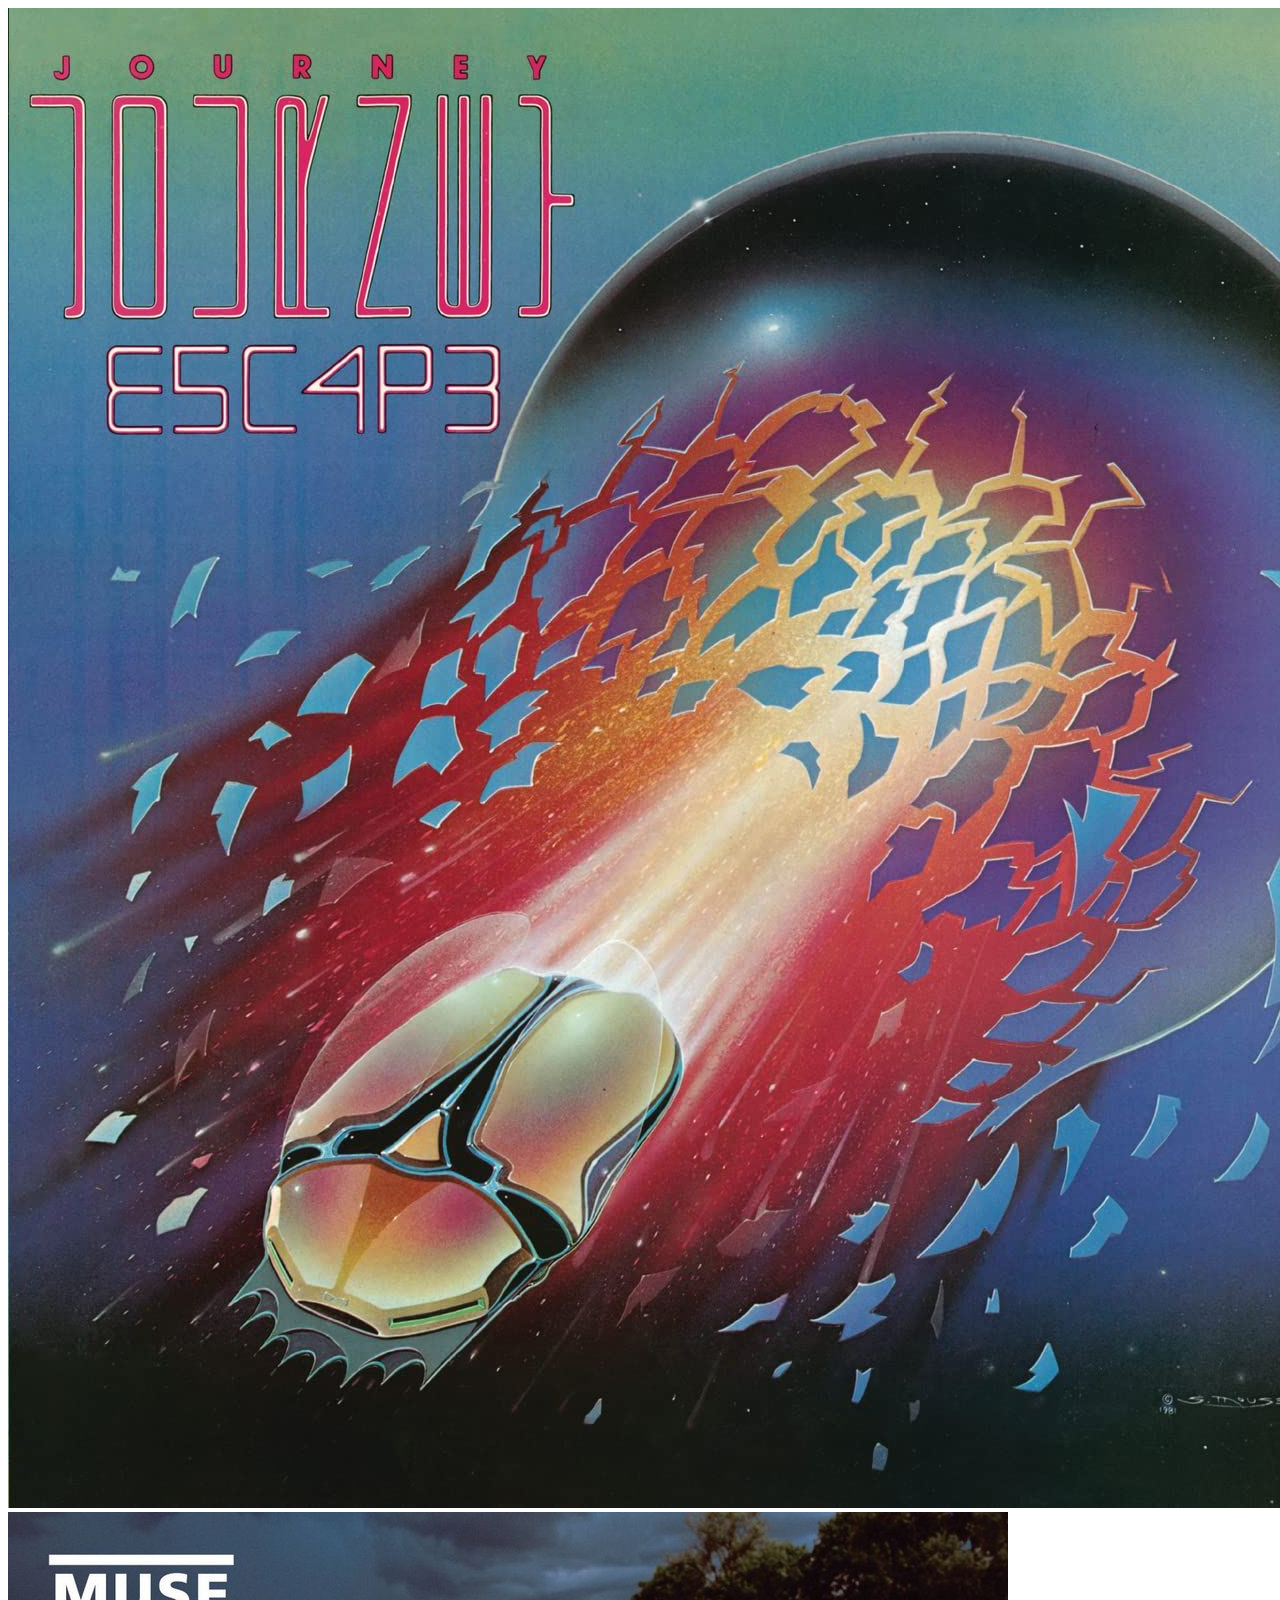
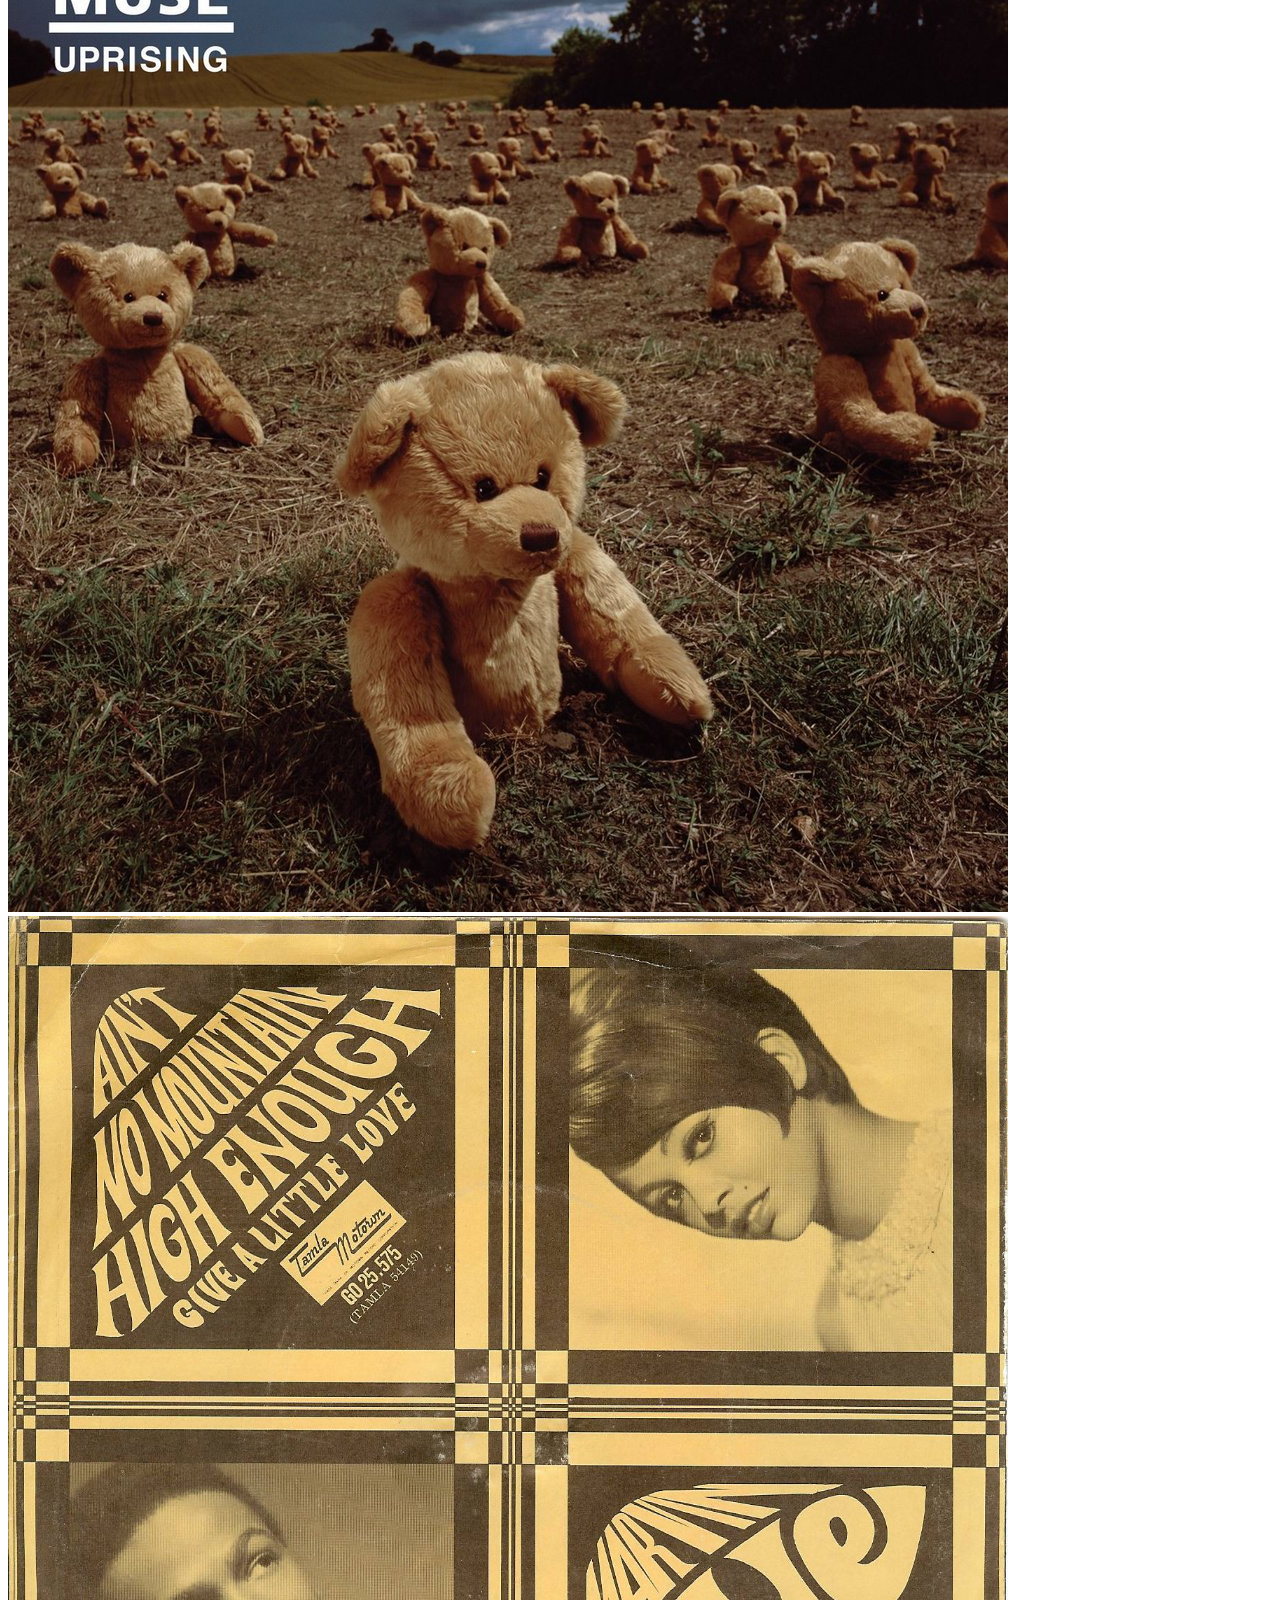
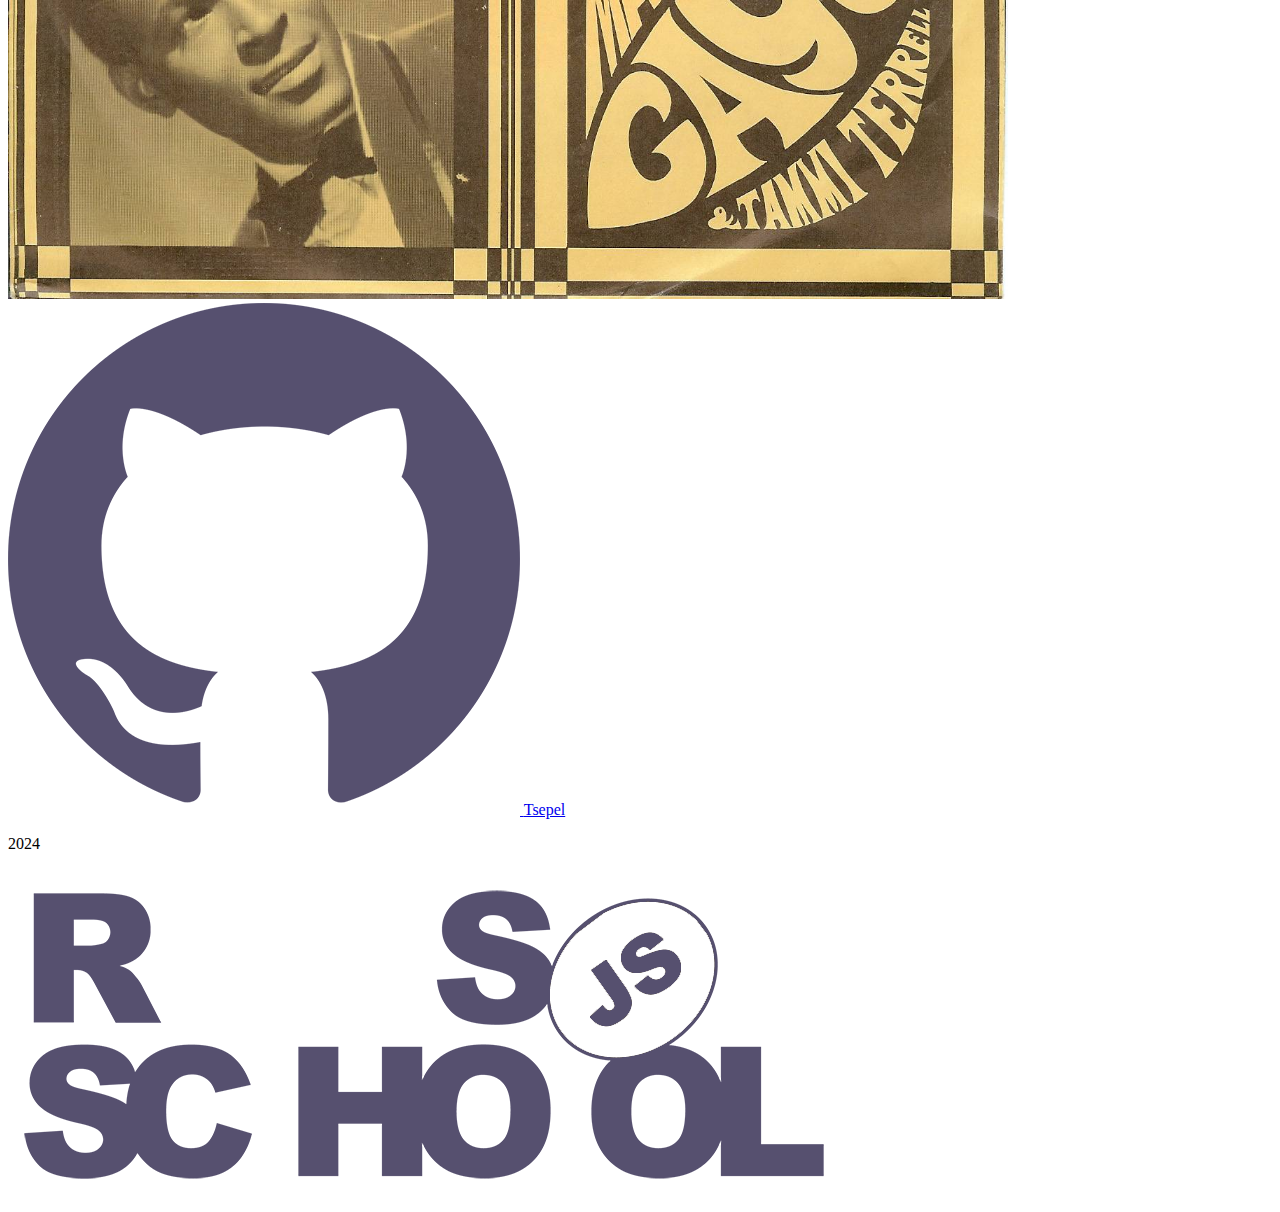
==== audio-player/index.html @ fcab6e85 "init: start audio-player task (Tue, Sep 17, 2024 2:07:11 PM)" ====
<!DOCTYPE html>
<html lang="en">
<head>
    <meta charset="UTF-8">
    <meta name="viewport" content="width=device-width, initial-scale=1.0">
    <title>Audio Player</title>
    <link rel="stylesheet" href="style.css">
    <link rel="icon" type="image/png" href="favicon.png">
</head>
<body>
    <main>
        <div class="player">
            <div class="cover-wrapper">
                <img src="./img/Journey.jpg" alt="Journey cover">
                <img src="./img/Muse.png" alt="Muse cover">
                <img src="./img/Marvin_Gaye.png" alt="Marvin Gaye cover">
            </div>
        </div>
    </main>
    <footer>
        <div class="footer">
            <div class="github">
                <a href="https://github.com/Tsepel">
                    <img src="./img/github-logo.png" alt="Github logo" class="logo">
                </a>
                <a href="https://github.com/Tsepel" class="year text">Tsepel</a>
            </div>
            <p class="year text">2024</p>
            <a href="https://rs.school/courses/javascript-ru">
                <img src="./img/rs-school-logo.png" alt="school-logo" class="logo">
            </a>
        </div>
    </footer>
</body>
</html>
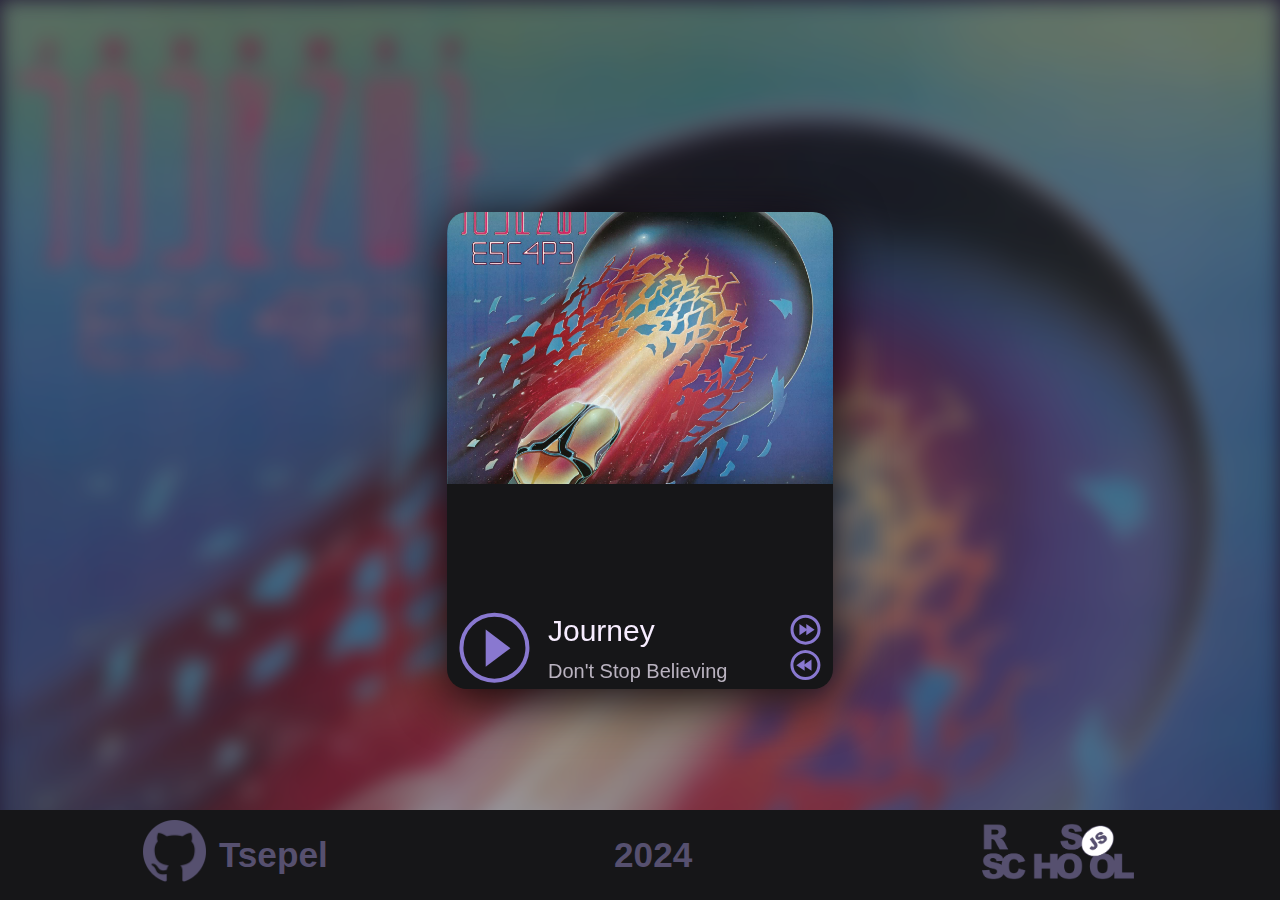
==== commit 1ce923b1: "feat: add styles (Tue, Sep 17, 2024 10:30:08 PM)" ====
--- a/audio-player/index.html
+++ b/audio-player/index.html
@@ -11,14 +11,58 @@
     <main>
         <div class="player">
             <div class="cover-wrapper">
-                <img src="./img/Journey.jpg" alt="Journey cover">
-                <img src="./img/Muse.png" alt="Muse cover">
-                <img src="./img/Marvin_Gaye.png" alt="Marvin Gaye cover">
+                <img class="cover" src="./img/Muse.png" alt="Muse cover">
+                <img class="cover" src="./img/Journey.jpg" alt="Journey cover">
+                <img class="cover" src="./img/Marvin_Gaye.png" alt="Marvin Gaye cover">
+            </div>
+            <div class="player-content">
+                <div class="player-top">
+                    <button class="play-button button">
+                        <svg width="71" height="71" viewBox="0 0 71 71" fill="none" xmlns="http://www.w3.org/2000/svg">
+                            <circle cx="35.4443" cy="35.6356" r="33" stroke="#8978D0" stroke-width="4" />
+                            <path d="M51.4443 36.1356L26.6943 54.7551L26.6943 17.516L51.4443 36.1356Z" fill="#8978D0" />
+                        </svg>
+                    </button>
+                    <div class="music-name">
+                        <div class="music-name-wrapper">
+                            <div class="name text">
+                                <h2>Muse</h2>
+                                <h3>Uprising</h3>
+                            </div>
+                            <div class="name text">
+                                <h2>Journey</h2>
+                                <h3>Don't Stop Believing</h3>
+                            </div>
+                            <div class="name text">
+                                <h2>Marvin Gaye</h2>
+                                <h3>Ain't no mountain high enough</h3>
+                            </div>
+                        </div>
+                    </div>
+                    <div class="switch-buttons">
+                        <button class="next-button button">
+                            <svg width="31" height="31" viewBox="0 0 31 31" fill="none" xmlns="http://www.w3.org/2000/svg">
+                                <circle cx="15.5332" cy="15.6356" r="13.5" stroke="#8978D0" stroke-width="3" />
+                                <path d="M17.6885 15.7133L9.43848 21.3425L9.43848 10.0842L17.6885 15.7133Z" fill="#8978D0" />
+                                <path d="M24.5508 15.7133L16.3008 21.3425L16.3008 10.0842L24.5508 15.7133Z" fill="#8978D0" />
+                            </svg>
+                        </button>
+                        <button class="prev-button button">
+                            <svg width="31" height="31" viewBox="0 0 31 31" fill="none" xmlns="http://www.w3.org/2000/svg">
+                                <circle cx="15" cy="15" r="13.5" transform="matrix(-1 0 0 1 30.4141 0.0933533)" stroke="#8978D0" stroke-width="3" />
+                                <path d="M13.2588 15.1711L21.5088 20.8003L21.5088 9.54198L13.2588 15.1711Z" fill="#8978D0" />
+                                <path d="M6.39648 15.1711L14.6465 20.8003L14.6465 9.54198L6.39648 15.1711Z" fill="#8978D0" />
+                              </svg>
+                        </button>
+                    </div>
+                </div>
+
             </div>
         </div>
+        <div class="background-image"></div>
     </main>
     <footer>
-        <div class="footer">
+        <div class="footer-content">
             <div class="github">
                 <a href="https://github.com/Tsepel">
                     <img src="./img/github-logo.png" alt="Github logo" class="logo">
--- a/audio-player/style.css
+++ b/audio-player/style.css
@@ -0,0 +1,166 @@
+:root {
+    --color-purple-s: #8978D0;
+    --color-purple-m: #56506f;
+    --color-dark-bg: #161618;
+    --footer-text: bold 2.2rem Arial, sans-serif;
+}
+
+body {
+    background: #261E38;
+    margin: 0;
+    display: flex;
+    flex-direction: column;
+    justify-content: center;
+}
+
+main {
+    margin: 10vh 10vw;
+    display: flex;
+    flex-direction: column;
+    justify-content: center;
+}
+
+a {
+    text-decoration: none;
+    /* color: inherit; */
+}
+
+.background-image {
+    position: fixed;
+    top: 0;
+    left: 0;
+    right: 0;
+    z-index: -1;
+    display: block;
+    background-image: url("./img/Journey.jpg");
+    opacity: 0.6;
+    filter: blur(10px);
+    background-size:cover;
+    width: 100%;
+    height: 100%;
+}
+
+.player {
+    position: absolute;
+    display: flex;
+    flex-direction: column;
+    align-items: center;
+    justify-content: space-between;
+    margin: auto;
+    top: 0;
+    left: 0;
+    right: 0;
+    bottom: 0;
+    border-radius: 20px;
+    width: 386px;
+    height: 477px;
+    box-shadow: 0 9px 51px 0 #090006;
+    background: var(--color-dark-bg);
+    overflow: hidden;
+}
+
+.cover-wrapper {
+    display: flex;
+    justify-content: center;
+    height: 272px;
+}
+
+.cover {
+    max-width: 100%;
+    object-fit: cover;
+}
+
+.player-content {
+    display: flex;
+    flex-direction: column;
+    align-items: center;
+    justify-content: space-around;
+}
+
+.player-top {
+    display: flex;
+    align-items: center;
+    gap: 12px;
+}
+
+.music-name {
+    width: 224px;
+    overflow: hidden;
+}
+
+.music-name-wrapper {
+    display: flex;
+    width: 300%;
+    transform: translateX(-33.3333%);
+}
+
+.name {
+    width: 224px;
+    display: flex;
+    flex-direction: column;
+    justify-content: space-around;
+}
+
+button {
+    background: none;
+    border: none;
+}
+
+h2 {
+    font-family: Arial, Helvetica, sans-serif;
+    font-weight: 400;
+    font-size: 30px;
+    color: #f7edff;
+    margin: 0;
+}
+
+h3 {
+    font-family: Arial, Helvetica, sans-serif;
+    font-weight: 400;
+    font-size: 20px;
+    color: #bab3c0;
+    margin: 0;
+}
+
+.switch-buttons {
+    display: flex;
+    flex-direction: column;
+}
+
+footer {
+    background-color: var(--color-dark-bg);
+    position: absolute;
+    bottom: 0;
+    width: 100%;
+    height: 10dvh;
+    display: flex;
+    flex-direction: column;
+    align-items: center;
+    justify-content: center;
+}
+
+.footer-content {
+    display: flex;
+    justify-content: space-around;
+    align-items: center;
+    width: 100%;
+    height: 10dvh;
+    font: var(--footer-text);
+    /* color: var(--color-purple-m); */
+    /* gap: 20dvw; */
+}
+
+.github {
+    display: flex;
+    align-items: center;
+    gap: 1dvw;
+}
+
+.text {
+    color: var(--color-purple-m);
+
+}
+
+.logo {
+    height: 7dvh;
+}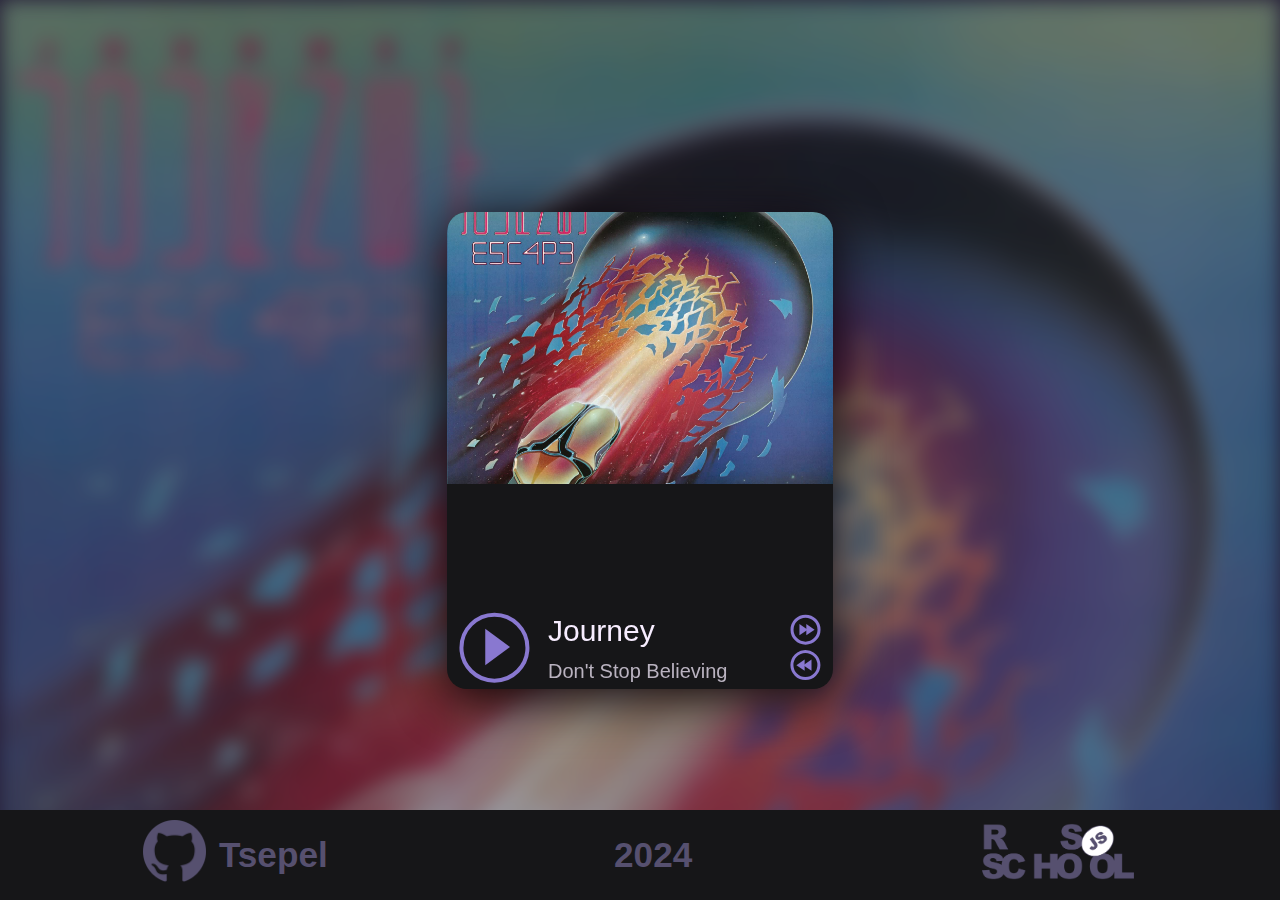
==== commit cf72ec40: "feat: add scripts (Wed, Sep 18, 2024 11:35:10 PM)" ====
--- a/audio-player/index.html
+++ b/audio-player/index.html
@@ -17,10 +17,12 @@
             </div>
             <div class="player-content">
                 <div class="player-top">
-                    <button class="play-button button">
+                    <button class="toggle-button button">
                         <svg width="71" height="71" viewBox="0 0 71 71" fill="none" xmlns="http://www.w3.org/2000/svg">
                             <circle cx="35.4443" cy="35.6356" r="33" stroke="#8978D0" stroke-width="4" />
-                            <path d="M51.4443 36.1356L26.6943 54.7551L26.6943 17.516L51.4443 36.1356Z" fill="#8978D0" />
+                            <path class="play-svg" d="M51 35L26.25 53.1865L26.25 16.8135L51 35Z" fill="#8978D0" />
+                            <rect class="pause-svg hidden" x="23" y="18" width="8" height="34" fill="#8978D0" />
+                            <rect class="pause-svg hidden" x="39" y="18" width="8" height="34" fill="#8978D0" />
                         </svg>
                     </button>
                     <div class="music-name">
@@ -75,5 +77,6 @@
             </a>
         </div>
     </footer>
+    <script src="index.js"></script><script src="index.js"></script>
 </body>
 </html>--- a/audio-player/style.css
+++ b/audio-player/style.css
@@ -1,7 +1,9 @@
 :root {
+    --color-purple-xs: #c4a5ee;
     --color-purple-s: #8978D0;
     --color-purple-m: #56506f;
     --color-dark-bg: #161618;
+    --color-light-text: #f7edff;
     --footer-text: bold 2.2rem Arial, sans-serif;
 }
 
@@ -102,15 +104,32 @@
 }
 
 button {
+    cursor: pointer;
     background: none;
     border: none;
+}
+
+button:hover svg circle {
+    stroke: var(--color-purple-xs);
+}
+
+button:hover svg path {
+    fill: var(--color-purple-xs);
+}
+
+button:hover svg rect {
+    fill: var(--color-purple-xs);
+}
+
+.hidden {
+    display: none;
 }
 
 h2 {
     font-family: Arial, Helvetica, sans-serif;
     font-weight: 400;
     font-size: 30px;
-    color: #f7edff;
+    color: var(--color-light-text);
     margin: 0;
 }
 
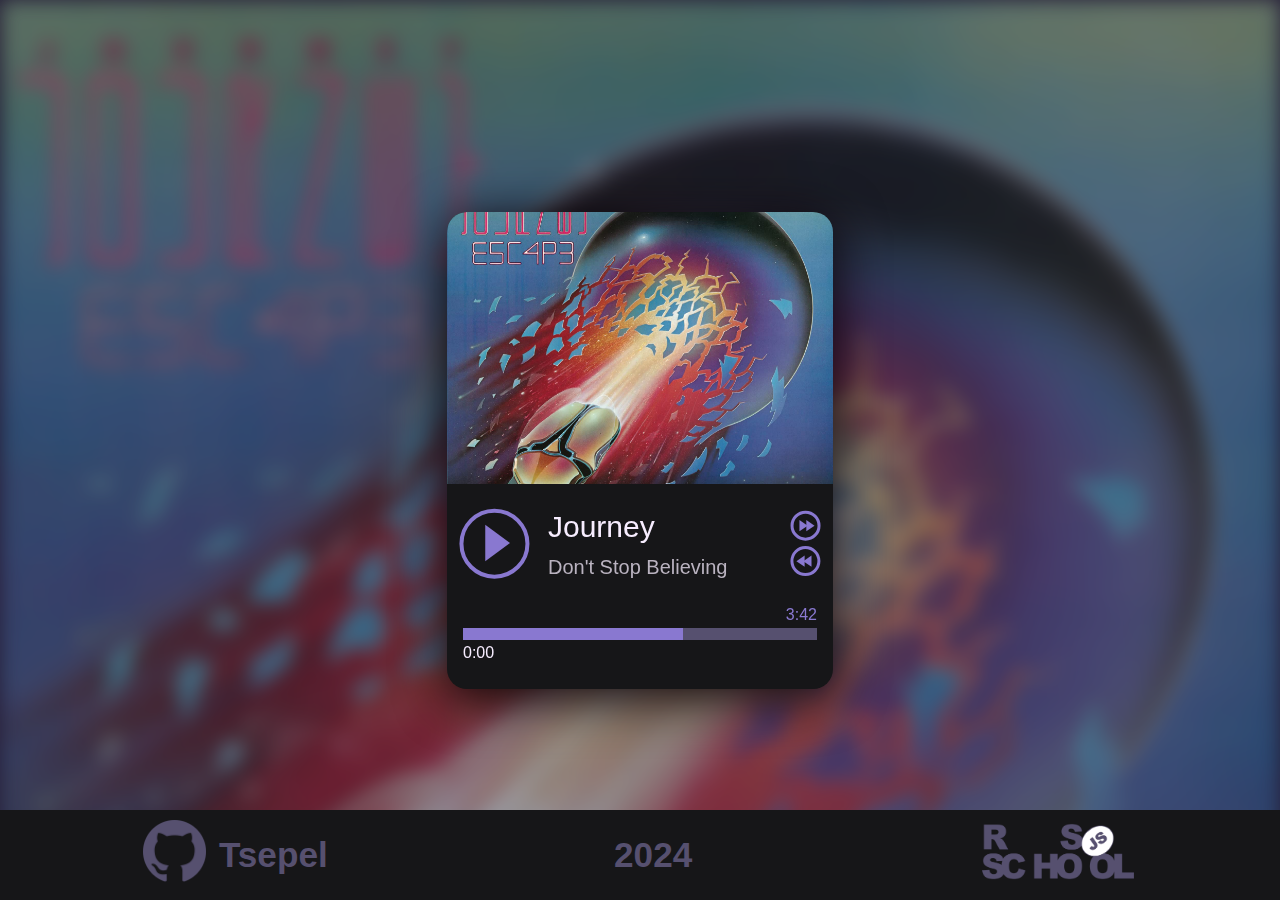
==== commit 9fa81db6: "feat: add next and previous function (Sun, Sep 22, 2024 3:23:10 PM)" ====
--- a/audio-player/index.html
+++ b/audio-player/index.html
@@ -11,9 +11,9 @@
     <main>
         <div class="player">
             <div class="cover-wrapper">
+                <img class="cover" src="./img/Marvin_Gaye.png" alt="Marvin Gaye cover">
+                <img class="cover" src="./img/Journey.jpg" alt="Journey cover">
                 <img class="cover" src="./img/Muse.png" alt="Muse cover">
-                <img class="cover" src="./img/Journey.jpg" alt="Journey cover">
-                <img class="cover" src="./img/Marvin_Gaye.png" alt="Marvin Gaye cover">
             </div>
             <div class="player-content">
                 <div class="player-top">
@@ -28,16 +28,16 @@
                     <div class="music-name">
                         <div class="music-name-wrapper">
                             <div class="name text">
-                                <h2>Muse</h2>
-                                <h3>Uprising</h3>
+                                <h2>Marvin Gaye</h2>
+                                <h3>Ain't no mountain high enough</h3>
                             </div>
                             <div class="name text">
                                 <h2>Journey</h2>
                                 <h3>Don't Stop Believing</h3>
                             </div>
                             <div class="name text">
-                                <h2>Marvin Gaye</h2>
-                                <h3>Ain't no mountain high enough</h3>
+                                <h2>Muse</h2>
+                                <h3>Uprising</h3>
                             </div>
                         </div>
                     </div>
@@ -58,7 +58,13 @@
                         </button>
                     </div>
                 </div>
-
+                <div class="player-prg">
+                    <h4 class="duration">3:42</h4>
+                    <div class="progress-bar">
+                        <div class="progress"></div>
+                    </div>
+                    <h4 class="current-time">0:00</h4>
+                </div>
             </div>
         </div>
         <div class="background-image"></div>
--- a/audio-player/style.css
+++ b/audio-player/style.css
@@ -40,6 +40,7 @@
     background-size:cover;
     width: 100%;
     height: 100%;
+    transition: all 0.2s ease-in-out;
 }
 
 .player {
@@ -65,6 +66,7 @@
     display: flex;
     justify-content: center;
     height: 272px;
+    position: relative;
 }
 
 .cover {
@@ -73,10 +75,11 @@
 }
 
 .player-content {
-    display: flex;
-    flex-direction: column;
-    align-items: center;
-    justify-content: space-around;
+    height: 100%;
+    display: flex;
+    flex-direction: column;
+    align-items: center;
+    justify-content: space-evenly;
 }
 
 .player-top {
@@ -94,6 +97,7 @@
     display: flex;
     width: 300%;
     transform: translateX(-33.3333%);
+    position: relative;
 }
 
 .name {
@@ -109,6 +113,10 @@
     border: none;
 }
 
+circle, path, rect {
+    transition: all 0.2s ease-in-out;
+}
+
 button:hover svg circle {
     stroke: var(--color-purple-xs);
 }
@@ -119,6 +127,18 @@
 
 button:hover svg rect {
     fill: var(--color-purple-xs);
+}
+
+button:active svg circle {
+    stroke: var(--color-light-text);
+}
+
+button:active svg path {
+    fill: var(--color-light-text);
+}
+
+button:active svg rect {
+    fill: var(--color-light-text);
 }
 
 .hidden {
@@ -141,9 +161,61 @@
     margin: 0;
 }
 
+@keyframes move-left {
+    from {left: 0%}
+    to {left: -100%}
+}
+
+@keyframes move-right {
+    from {left: 0%}
+    to {left: 100%}
+}
+
+.to-left {
+    animation-name: move-left;
+    animation-duration: 0.4s;
+}
+
+.to-right {
+    animation-name: move-right;
+    animation-duration: 0.4s;
+}
+
 .switch-buttons {
     display: flex;
     flex-direction: column;
+}
+
+.player-prg {
+    display: flex;
+    flex-direction: column;
+    gap: 4px;
+    margin-bottom: 6px;
+}
+
+h4 {
+    font-family: Arial, Helvetica, sans-serif;
+    font-weight: 400;
+    font-size: 16px;
+    color: var(--color-light-text);
+    margin: 0;
+}
+
+.duration {
+    color: var(--color-purple-s);
+    align-self: flex-end;
+}
+
+.progress-bar {
+    background-color: var(--color-purple-m);
+    width: 354px;
+    height: 12px;
+}
+
+.progress {
+    background-color: var(--color-purple-s);
+    width: 220px;
+    height: 100%;
 }
 
 footer {
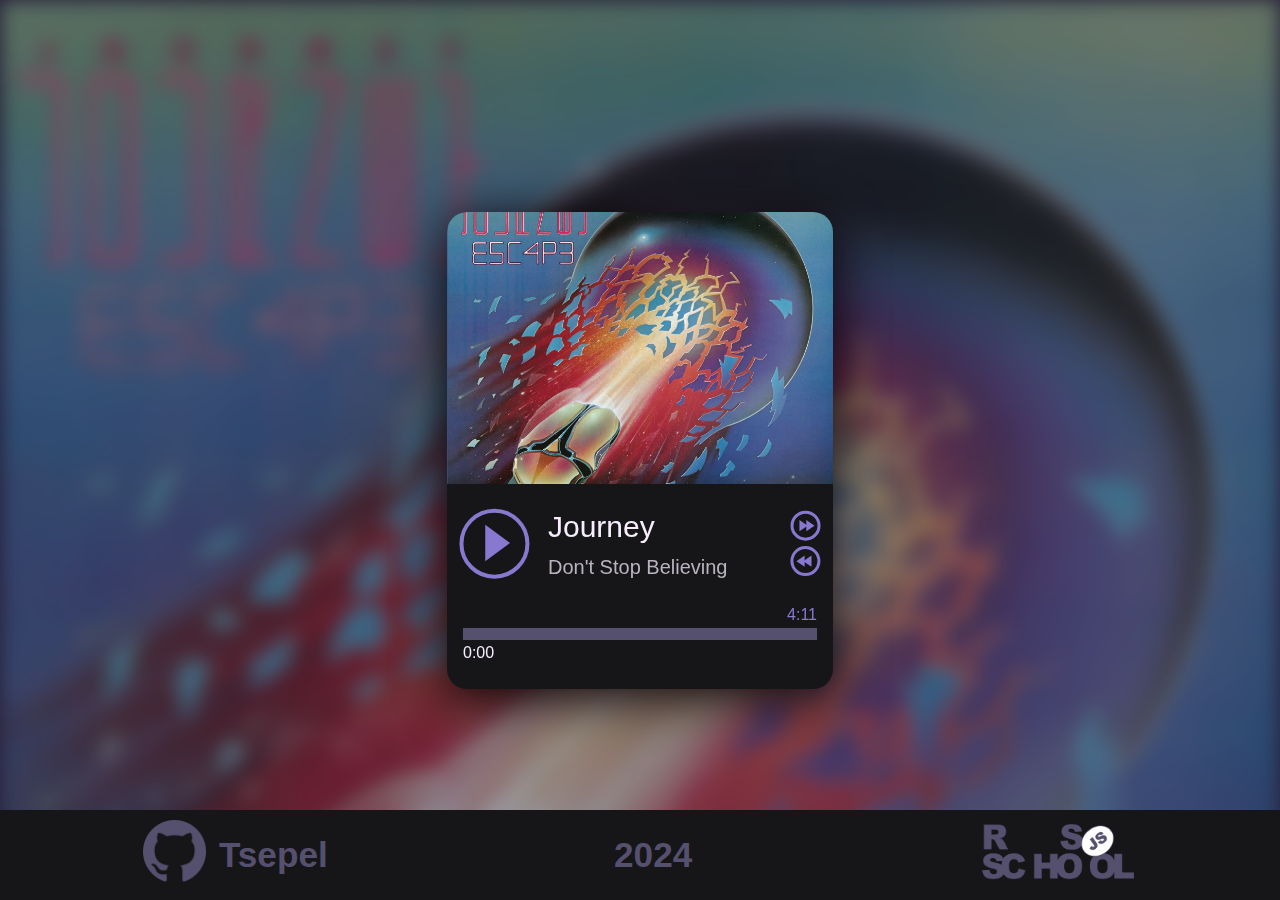
==== commit ed53a4f6: "feat: add progress bar (Sun, Sep 22, 2024 9:41:10 PM)" ====
--- a/audio-player/index.html
+++ b/audio-player/index.html
@@ -59,7 +59,7 @@
                     </div>
                 </div>
                 <div class="player-prg">
-                    <h4 class="duration">3:42</h4>
+                    <h4 class="duration">4:11</h4>
                     <div class="progress-bar">
                         <div class="progress"></div>
                     </div>
@@ -72,17 +72,17 @@
     <footer>
         <div class="footer-content">
             <div class="github">
-                <a href="https://github.com/Tsepel">
+                <a href="https://github.com/Tsepel" target="_blank">
                     <img src="./img/github-logo.png" alt="Github logo" class="logo">
                 </a>
                 <a href="https://github.com/Tsepel" class="year text">Tsepel</a>
             </div>
             <p class="year text">2024</p>
-            <a href="https://rs.school/courses/javascript-ru">
+            <a href="https://rs.school/courses/javascript-ru" target="_blank">
                 <img src="./img/rs-school-logo.png" alt="school-logo" class="logo">
             </a>
         </div>
     </footer>
-    <script src="index.js"></script><script src="index.js"></script>
+    <script src="index.js"></script>
 </body>
 </html>--- a/audio-player/style.css
+++ b/audio-player/style.css
@@ -67,6 +67,7 @@
     justify-content: center;
     height: 272px;
     position: relative;
+    transition: all 0.8s ease;
 }
 
 .cover {
@@ -214,7 +215,8 @@
 
 .progress {
     background-color: var(--color-purple-s);
-    width: 220px;
+    display: flex;
+    width: 0;
     height: 100%;
 }
 
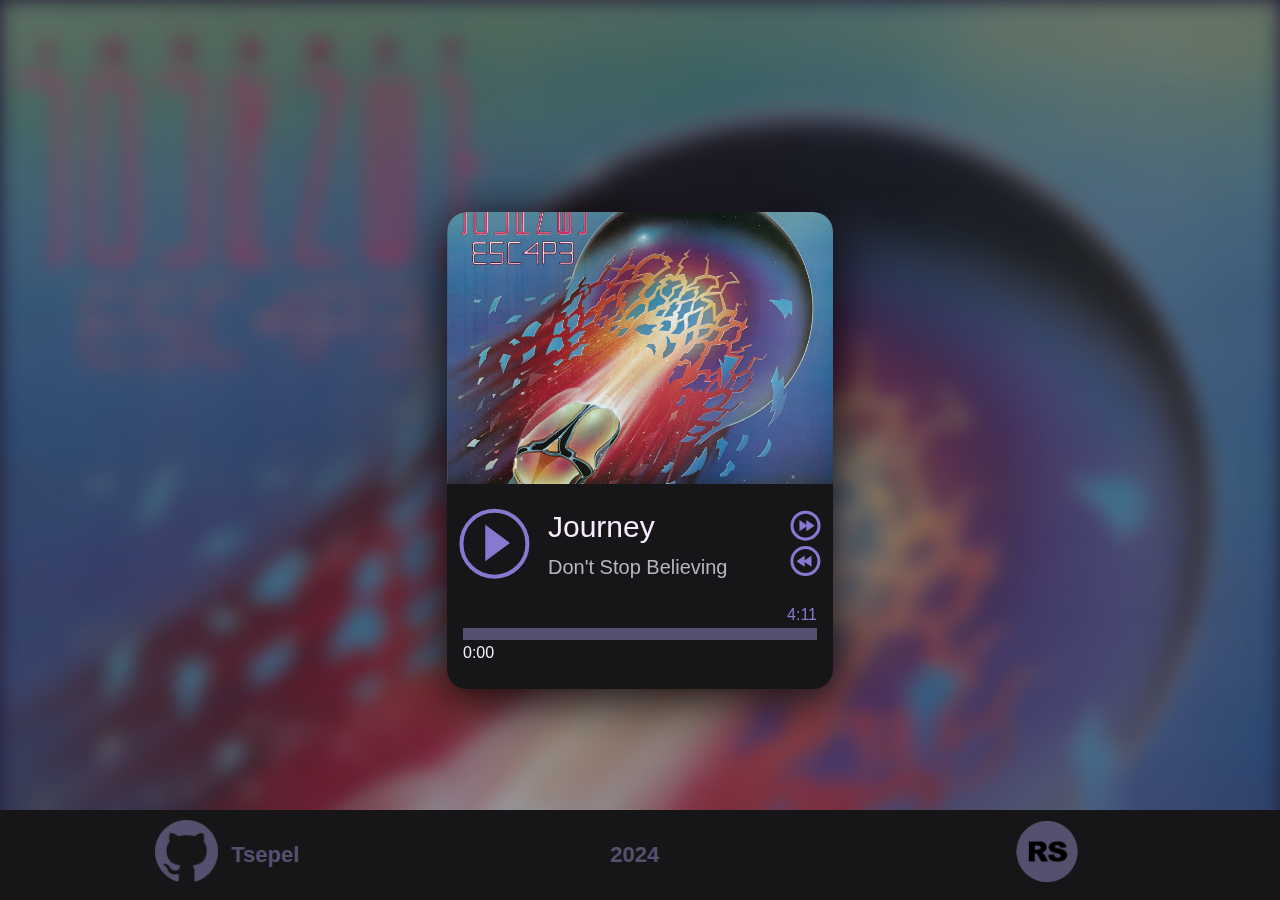
==== commit 127db048: "refactor: update course logo (Sun, Sep 22, 2024 10:26:40 PM)" ====
--- a/audio-player/index.html
+++ b/audio-player/index.html
@@ -78,8 +78,8 @@
                 <a href="https://github.com/Tsepel" class="year text">Tsepel</a>
             </div>
             <p class="year text">2024</p>
-            <a href="https://rs.school/courses/javascript-ru" target="_blank">
-                <img src="./img/rs-school-logo.png" alt="school-logo" class="logo">
+            <a href="https://rs.school/courses/javascript-preschool-ru" target="_blank">
+                <img src="./img/rss-logo.png" alt="school-logo" class="logo">
             </a>
         </div>
     </footer>
--- a/audio-player/style.css
+++ b/audio-player/style.css
@@ -251,7 +251,7 @@
 
 .text {
     color: var(--color-purple-m);
-
+    font-size: 22px;
 }
 
 .logo {
